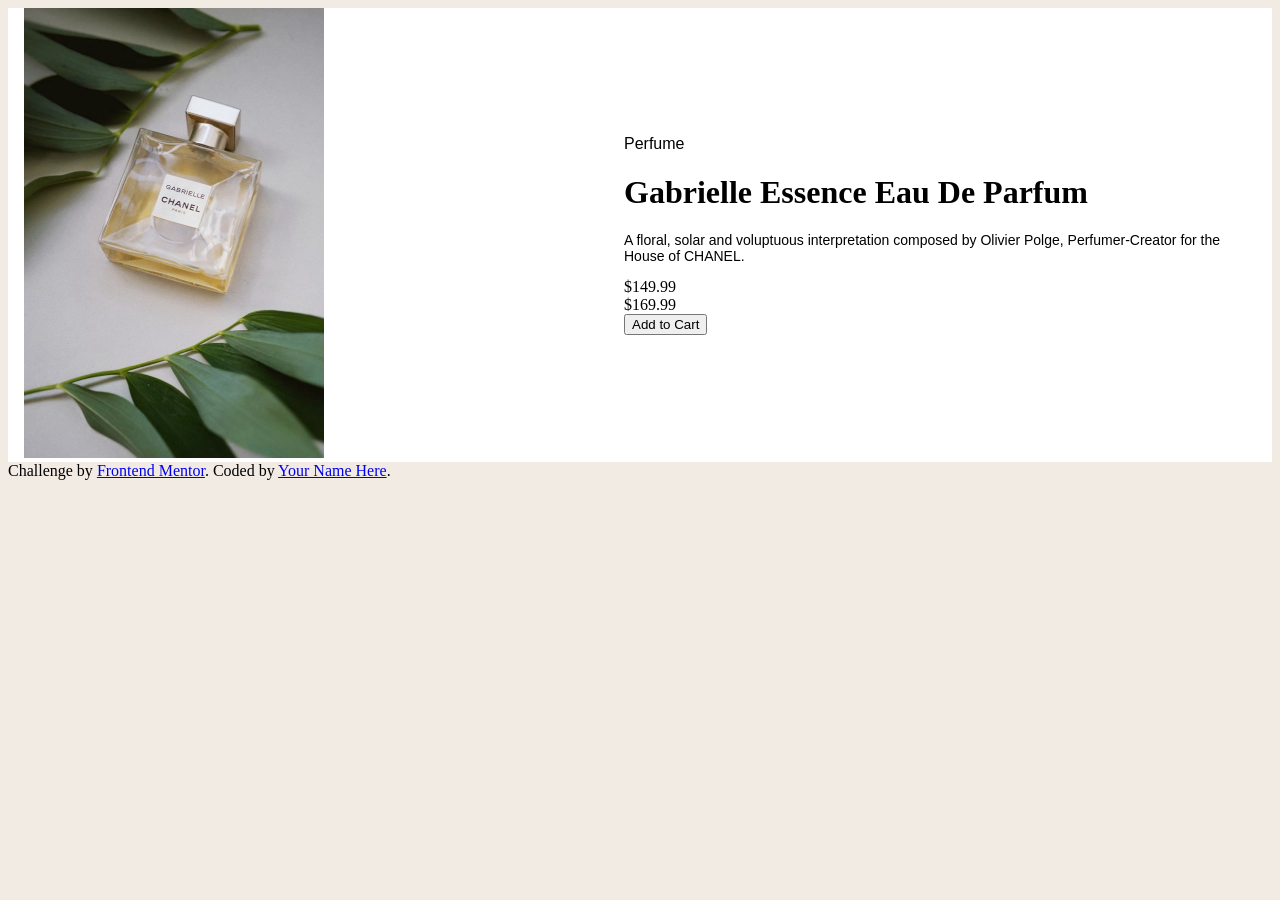
==== Frontend Mentor/index.html @ ad627477 "First commit 0111" ====
<!DOCTYPE html>
<html lang="en">

<head>
  <meta charset="UTF-8">
  <meta name="viewport" content="width=device-width, initial-scale=1.0">
  <!-- displays site properly based on user's device -->

  <link rel="icon" type="image/png" sizes="32x32" href="./images/favicon-32x32.png">

  <title>Frontend Mentor | Product preview card component</title>
  <link rel="stylesheet" href="./style/style.css">

  <!-- Feel free to remove these styles or customise in your own stylesheet 👍
  <style>
    .attribution { font-size: 11px; text-align: center; }
    .attribution a { color: hsl(228, 45%, 44%); }
  </style> -->
</head>

<body>
  <main>
    <div class="try">
      <div class="img">
        <img src="./images/image-product-desktop.jpg" alt="perfume">
      </div>

      <div class="container">
        <div class="perfume">
          Perfume
        </div>
        <div class="title">
          <h1>Gabrielle Essence Eau De Parfum</h1>
        </div>
        <div class="text">
          <p>A floral, solar and voluptuous interpretation composed by Olivier Polge,
            Perfumer-Creator for the House of CHANEL.</p>
        </div>
        <div class="price">
          <div class="green">$149.99</div>
          <div class="original">
            $169.99
          </div>
        </div>
        <button>Add to Cart</button>

      </div>
    </div>
  </main>
  <div class="attribution">
    Challenge by <a href="https://www.frontendmentor.io?ref=challenge" target="_blank">Frontend Mentor</a>.
    Coded by <a href="#">Your Name Here</a>.
  </div>
</body>

</html>
---- Frontend Mentor/style/style.css ----
* {
  box-sizing: border-box;
  flex-wrap: wrap;
}

body {
  background-color: hsl(30deg, 38%, 92%);
}

.try {
  display: flex;
  justify-content: center;
  align-items: center;
  background-color: white;
}

img {
  width: 50%;
}

.container {
  width: 50%;
}

.perfume {
  font-family: "Montserrat", sans-serif;
}

.title {
  font-family: "Fraunces", serif;
}

.text {
  font-family: "Montserrat", sans-serif;
}
.text P {
  font-size: 14px;
}/*# sourceMappingURL=style.css.map */
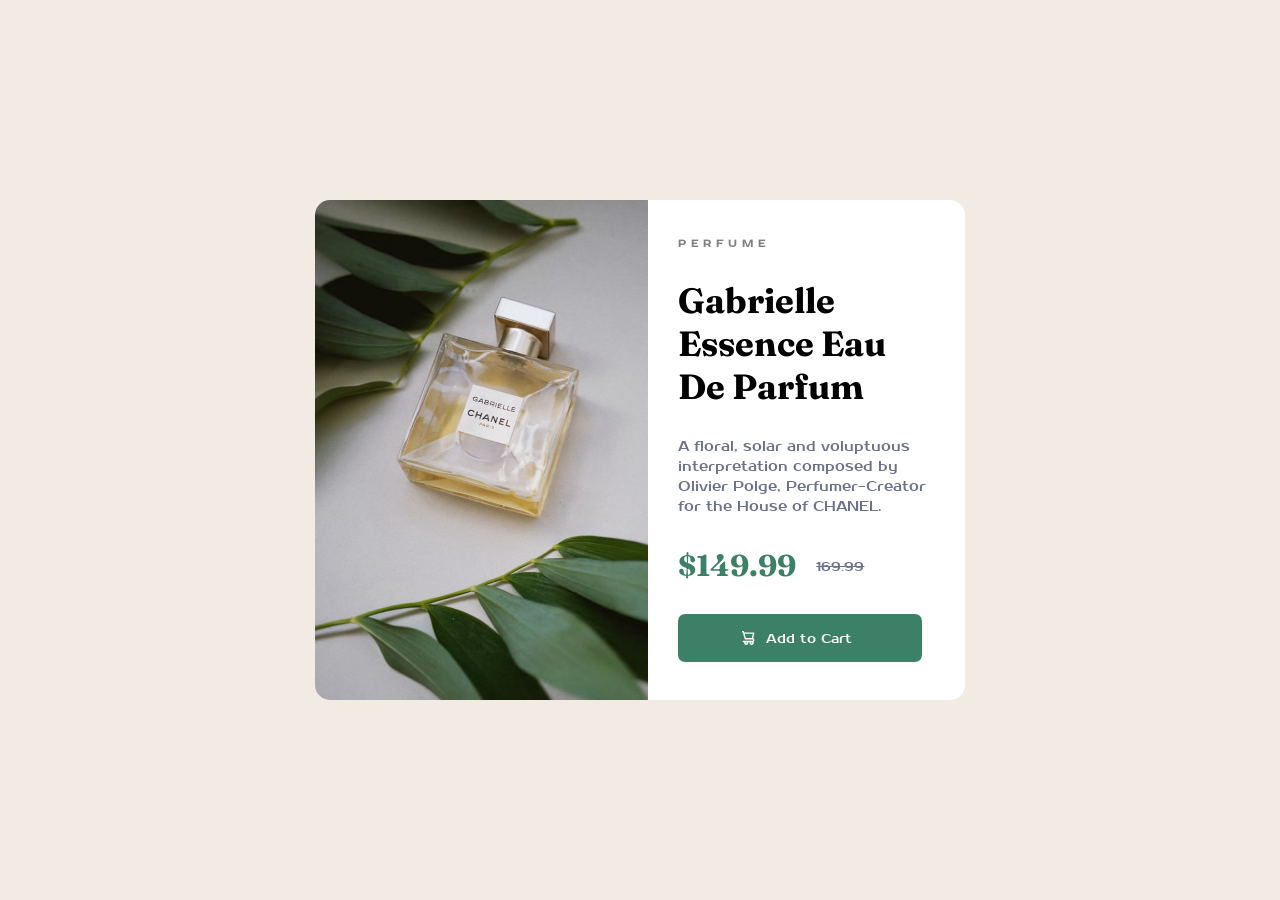
==== commit bfe8489f: "2nd submit" ====
--- a/Frontend Mentor/index.html
+++ b/Frontend Mentor/index.html
@@ -3,54 +3,30 @@
 
 <head>
   <meta charset="UTF-8">
+  <meta http-equiv="X-UA-Compatible" content="IE=edge">
   <meta name="viewport" content="width=device-width, initial-scale=1.0">
-  <!-- displays site properly based on user's device -->
-
-  <link rel="icon" type="image/png" sizes="32x32" href="./images/favicon-32x32.png">
-
-  <title>Frontend Mentor | Product preview card component</title>
+  <title>Product card component</title>
   <link rel="stylesheet" href="./style/style.css">
-
-  <!-- Feel free to remove these styles or customise in your own stylesheet 👍
-  <style>
-    .attribution { font-size: 11px; text-align: center; }
-    .attribution a { color: hsl(228, 45%, 44%); }
-  </style> -->
 </head>
 
 <body>
   <main>
-    <div class="try">
-      <div class="img">
-        <img src="./images/image-product-desktop.jpg" alt="perfume">
-      </div>
+    <div class="card">
+      <img src="./images/image-product-desktop.jpg" alt="perfume" class="card-image"
+        style="max-width:100%; height: auto;">
+      <div class="description">
+        <h1>Perfume</h1>
+        <h2>Gabrielle Essence Eau De Parfum</h2>
+        <p>A floral, solar and voluptuous interpretation composed by Olivier Polge,
+          Perfumer-Creator for the House of CHANEL.</p>
+        <h3><span class="sale-price">$149.99</span><span class="price">169.99</span></h3>
 
-      <div class="container">
-        <div class="perfume">
-          Perfume
-        </div>
-        <div class="title">
-          <h1>Gabrielle Essence Eau De Parfum</h1>
-        </div>
-        <div class="text">
-          <p>A floral, solar and voluptuous interpretation composed by Olivier Polge,
-            Perfumer-Creator for the House of CHANEL.</p>
-        </div>
-        <div class="price">
-          <div class="green">$149.99</div>
-          <div class="original">
-            $169.99
-          </div>
-        </div>
-        <button>Add to Cart</button>
-
+        <button> <img src="./images/icon-cart.svg" alt="Cart" class="cart"> Add to Cart</button>
       </div>
     </div>
   </main>
-  <div class="attribution">
-    Challenge by <a href="https://www.frontendmentor.io?ref=challenge" target="_blank">Frontend Mentor</a>.
-    Coded by <a href="#">Your Name Here</a>.
-  </div>
+
+
 </body>
 
 </html>
--- a/Frontend Mentor/style/style.css
+++ b/Frontend Mentor/style/style.css
@@ -1,38 +1,89 @@
+@import url("https://fonts.googleapis.com/css2?family=Fraunces:opsz@9..144&family=Prosto+One&display=swap");
 * {
   box-sizing: border-box;
-  flex-wrap: wrap;
+  /* flex-wrap: wrap; */
 }
 
 body {
   background-color: hsl(30deg, 38%, 92%);
+  margin: 0;
+  min-height: 100vh;
+  display: grid;
+  place-content: center;
 }
 
-.try {
+.card {
   display: flex;
-  justify-content: center;
-  align-items: center;
+  width: 650px;
+  height: 500px;
   background-color: white;
+  border-radius: 15px;
 }
 
-img {
-  width: 50%;
+.card-image {
+  border-top-left-radius: 15px;
+  border-bottom-left-radius: 15px;
 }
 
-.container {
-  width: 50%;
+button {
+  padding: 15px 70px;
+  border-radius: 7px;
+  border: none;
+  background-color: hsl(158deg, 36%, 37%);
+  color: white;
+  font-size: 13px;
+  font-family: "Prosto One", cursive;
 }
 
-.perfume {
-  font-family: "Montserrat", sans-serif;
+.cart {
+  position: relative;
+  right: 6px;
+  top: 2px;
+  block-size: 14px;
 }
 
-.title {
-  font-family: "Fraunces", serif;
+.description {
+  padding: 30px;
 }
 
-.text {
-  font-family: "Montserrat", sans-serif;
+h1 {
+  font-size: 10px;
+  color: grey;
+  font-family: "Prosto One", cursive;
+  text-transform: uppercase;
+  letter-spacing: 5px;
+  font-weight: 700px;
 }
-.text P {
+
+h2 {
+  font-family: "Fraunces", serif;
+  font-weight: 700px;
+  font-size: 35px;
+}
+
+h3 {
+  font-family: "Fraunces", serif;
+  font-size: 30px;
+}
+
+.sale-price {
+  color: hsl(158deg, 36%, 37%);
+}
+
+.price {
+  font-family: "Prosto One", cursive;
+  font-weight: 500;
+  text-decoration: line-through;
+  font-size: 13px;
+  position: relative;
+  left: 20px;
+  bottom: 5px;
+  color: hsl(228deg, 12%, 48%);
+}
+
+p {
+  font-family: "Prosto One", cursive;
   font-size: 14px;
+  color: hsl(228deg, 12%, 48%);
+  line-height: 20px;
 }/*# sourceMappingURL=style.css.map */
